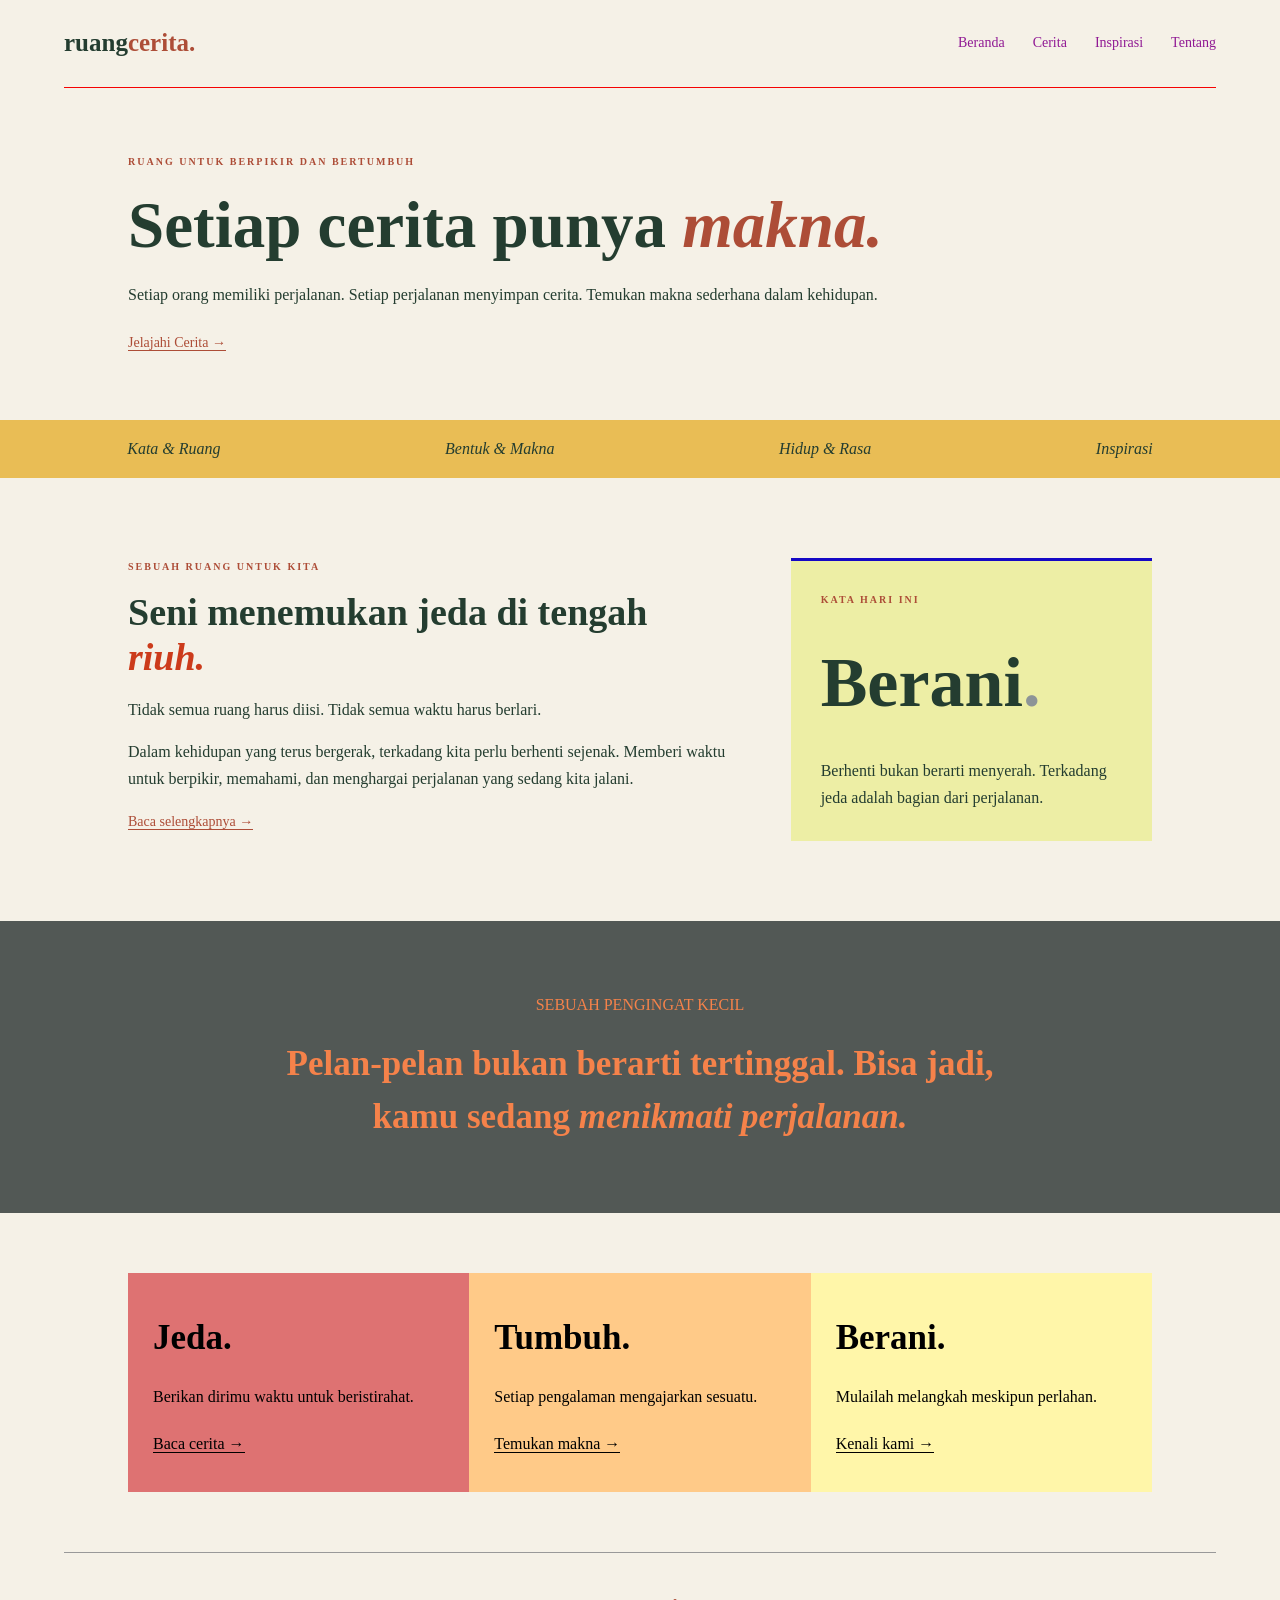
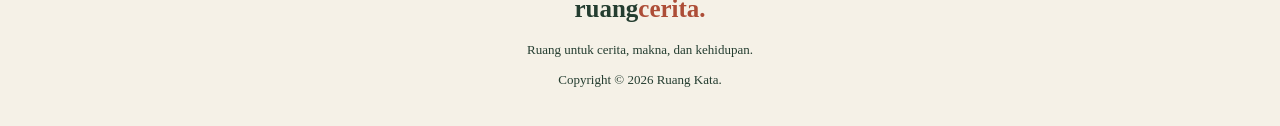
==== index.html @ 805cde1d "Tugas CSP2" ====
<!DOCTYPE html>
<html lang="id">
<head>
    <meta charset="UTF-8">
    <meta name="viewport" content="width=device-width, initial-scale=1.0">
    <title>Beranda - Ruang Cerita</title>
    <link rel="stylesheet" href="style.css">
</head>
<body>
        
<header class="header">
    <h2>ruang<span>cerita.</span></h2>

    <nav>
        <a href="index.html">Beranda</a>
        <a href="cerita.html">Cerita</a>
        <a href="inspirasi.html">Inspirasi</a>
        <a href="tentang.html">Tentang</a>
    </nav>
</header>

<main>

<section class="hero">
    <div class="hero-text">
        <p class="label">RUANG UNTUK BERPIKIR DAN BERTUMBUH</p>

        <h1>Setiap cerita punya <em>makna.</em></h1>

        <p>
            Setiap orang memiliki perjalanan.
            Setiap perjalanan menyimpan cerita.
            Temukan makna sederhana dalam kehidupan.
        </p>

        <a href="cerita.html" class="link">Jelajahi Cerita →</a>
    </div>
    </div>
</section>

<section class="category">
    <span>Kata & Ruang</span>
    <span>Bentuk & Makna</span>
    <span>Hidup & Rasa</span>
    <span>Inspirasi</span>
</section>

<section class="content">
    <div class="article">
        <p class="label">SEBUAH RUANG UNTUK KITA</p>

        <h2>Seni menemukan jeda di tengah <em>riuh.</em></h2>

        <p>
            Tidak semua ruang harus diisi.
            Tidak semua waktu harus berlari.
        </p>

        <p>
            Dalam kehidupan yang terus bergerak,
            terkadang kita perlu berhenti sejenak.
            Memberi waktu untuk berpikir, memahami,
            dan menghargai perjalanan yang sedang kita jalani.
        </p>

        <a href="cerita.html" class="link">Baca selengkapnya →</a>
    </div>

    <div class="side-card">
        <p class="label" >KATA HARI INI</p>
        <h2>Berani<span>.</span></h2>
        <p>
            Berhenti bukan berarti menyerah.
            Terkadang jeda adalah bagian dari perjalanan.
        </p>
    </div>
</section>

<section class="quote">
    <p>SEBUAH PENGINGAT KECIL</p>
    <h2>
        Pelan-pelan bukan berarti tertinggal.
        Bisa jadi, kamu sedang
        <em>menikmati perjalanan.</em>
    </h2>
</section>

<section class="cards">
    <div class="card yellow">
        <h2>Jeda.</h2>
        <p>Berikan dirimu waktu untuk beristirahat.</p>
        <a href="cerita.html">Baca cerita →</a>
    </div>

    <div class="card red">
        <h2>Tumbuh.</h2>
        <p>Setiap pengalaman mengajarkan sesuatu.</p>
        <a href="inspirasi.html">Temukan makna →</a>
    </div>

    <div class="card green">
        <h2>Berani.</h2>
        <p>Mulailah melangkah meskipun perlahan.</p>
        <a href="tentang.html">Kenali kami →</a>
    </div>
</section>

</main>

<footer>
    <h2>ruang<span>cerita.</span></h2>
    <p>Ruang untuk cerita, makna, dan kehidupan.</p>
    <p>Copyright &copy; 2026 Ruang Kata.</p>
</footer>

</body>
</html>
---- style.css ----
/* PENGATURAN DASAR */
* {
    margin: 0;
    padding: 0;
    box-sizing: border-box;
}

body {
    background-color: #F5F1E7;
    color: #243D30;
    font-family: Georgia, serif;
    line-height: 1.7;
}

/* HEADER */
.header {
    width: 90%;
    margin: auto;
    padding: 22px 0;
    display: flex;
    justify-content: space-between;
    align-items: center;
    border-bottom: 1px solid #f50303;
}

.header h2 {
    font-size: 25px;
    font-weight: bold;
}

.header h2 span {
    color: #AD4D37;
}

nav {
    display: flex;
    gap: 28px;
}

nav a {
    text-decoration: none;
    color: #901994;
    font-size: 14px;
}

nav a:hover {
    color: #0400f8;
}

/* HERO */
.hero {
    width: 80%;
    margin: 65px auto;
    display: flex;
    align-items: center;
    gap: 45px;
}

.hero-text {
    flex: 1;
}

.hero-text h1 {
    font-size: 65px;
    line-height: 1.1;
    margin: 20px 0;
}

.hero-text h1 em {
    color: #AD4D37;
}

.hero-text p {
    margin-bottom: 20px;
}

.hero-image {
    flex: 1;
}

.hero-image img {
    width: 100%;
    height: 280px;
    object-fit: cover;
}

.label {
    font-size: 10px;
    letter-spacing: 2px;
    color: #AD4D37;
    font-weight: bold;
}

/* LINK */
.link {
    color: #AD4D37;
    text-decoration: none;
    font-size: 14px;
    border-bottom: 1px solid #AD4D37;
}

.link:hover {
    color: #243D30;
}

/* CATEGORY */
.category {
    background-color: #E9BD55;
    padding: 15px;
    display: flex;
    justify-content: space-around;
    color: #243D30;
    font-style: italic;
}

/* CONTENT */
.content {
    width: 80%;
    margin: 80px auto;
    display: flex;
    justify-content: space-between;
    gap: 60px;
}

.article {
    flex: 2;
}

.article h2 {
    font-size: 38px;
    line-height: 1.2;
    margin: 15px 0;
}

.article h2 em {
    color: #cc3b1b;
}

.article p {
    margin-bottom: 15px;
}

.side-card {
    flex: 1;
    background-color: #edeea5;
    padding: 30px;
    border-top: 3px solid #1508c5;
}
.side-card p{
    font-family: 'Monotyoe Corsiva';
}
.side-card h2 {
    font-size: 70px;
    margin: 15px 0;
}

.side-card h2 span {
    color: #8d9497;
}

/* QUOTE */
.quote {
    background-color: #525855;
    color: #F5824A;
    text-align: center;
    padding: 70px 20%;
    margin-top: 70px;
}

.quote h2 {
    font-size: 35px;
    line-height: 1.5;
    margin-top: 20px;
}

.quote h2 em {
    color: #F5824A;
}

/* CARDS */
.cards {
    width: 80%;
    margin: 60px auto;
    display: flex;
}

.card {
    flex: 1;
    padding: 35px 25px;
    min-height: 200px;
}

.card h2 {
    font-size: 35px;
    margin-bottom: 15px;
}

.card p {
    margin-bottom: 20px;
}

.card a {
    color: inherit;
    text-decoration: none;
    border-bottom: 1px solid;
}

.yellow {
    background-color: #DE7272;
    color: black;
}

.red {
    background-color: #FFCA88;
    color: black;
}

.green {
    background-color: #FFF6A9;
    color: black;
}

/* JUDUL HALAMAN */
.page-title {
    width: 80%;
    margin: 80px auto 50px;
}

.page-title h1 {
    font-size: 55px;
    line-height: 1.2;
    margin: 15px 0;
}

.page-title h1 em {
    color: #DDBA7D;
}

/* HALAMAN CERITA */
.story-section {
    width: 80%;
    margin: auto;
    display: grid;
    grid-template-columns: repeat(3, 1fr);
    gap: 25px;
}

.story-card {
    background-color: #E9E8DD;
    padding-bottom: 20px;
}

.story-card img {
    width: 100%;
    height: 200px;
    object-fit: cover;
}

.story-card .label,
.story-card h2,
.story-card p:not(.label) {
    margin: 15px;
}

.story-card h2 {
    font-size: 24px;
    line-height: 1.3;
}

/* HALAMAN INSPIRASI */
.inspiration-grid {
    width: 80%;
    margin: auto;
    display: grid;
    grid-template-columns: repeat(3, 1fr);
}

.inspiration {
    padding: 35px 25px;
    min-height: 250px;
}

.inspiration h2 {
    font-size: 30px;
    margin: 25px 0;
}

.inspiration p {
    font-size: 14px;
}

/* HALAMAN TENTANG */
.about-section {
    width: 80%;
    margin: 60px auto;
    display: flex;
    align-items: center;
    gap: 45px;
}

.about-image,
.about-text {
    flex: 1;
}

.about-image img {
    width: 100%;
    height: 350px;
    object-fit: cover;
}

.about-text h2 {
    font-size: 35px;
    line-height: 1.2;
    margin: 20px 0;
}

.about-text p {
    margin-bottom: 15px;
}

/* PENUTUP */
.closing {
    text-align: center;
    padding: 60px 15px;
}

.closing h2 {
    font-size: 30px;
    margin-bottom: 10px;
}

.closing p {
    margin-bottom: 25px;
}

/* FOOTER */
footer {
    width: 90%;
    margin: 60px auto 0;
    padding: 35px 0;
    border-top: 1px solid #999;
    text-align: center;
}

footer h2 {
    font-size: 25px;
}

footer h2 span {
    color: #AD4D37;
}

footer p {
    font-size: 13px;
    margin-top: 8px;
}

/* TAMPILAN HP */
@media (max-width: 768px) {

    .header {
        flex-direction: column;
        gap: 15px;
    }

    nav {
        gap: 12px;
        flex-wrap: wrap;
        justify-content: center;
    }

    .hero {
        flex-direction: column;
        width: 90%;
    }

    .hero-text h1 {
        font-size: 43px;
    }

    .hero-image {
        width: 100%;
    }

    .category {
        flex-wrap: wrap;
        gap: 15px;
    }

    .content {
        flex-direction: column;
        width: 90%;
    }

    .cards {
        flex-direction: column;
        width: 90%;
    }

    .page-title {
        width: 90%;
    }

    .page-title h1 {
        font-size: 38px;
    }

    .story-section {
        grid-template-columns: 1fr;
        width: 90%;
    }

    .inspiration-grid {
        grid-template-columns: 1fr;
        width: 90%;
    }

    .about-section {
        flex-direction: column;
        width: 90%;
    }

    .quote {
        padding: 50px 8%;
    }

    .quote h2 {
        font-size: 25px;
    }
}
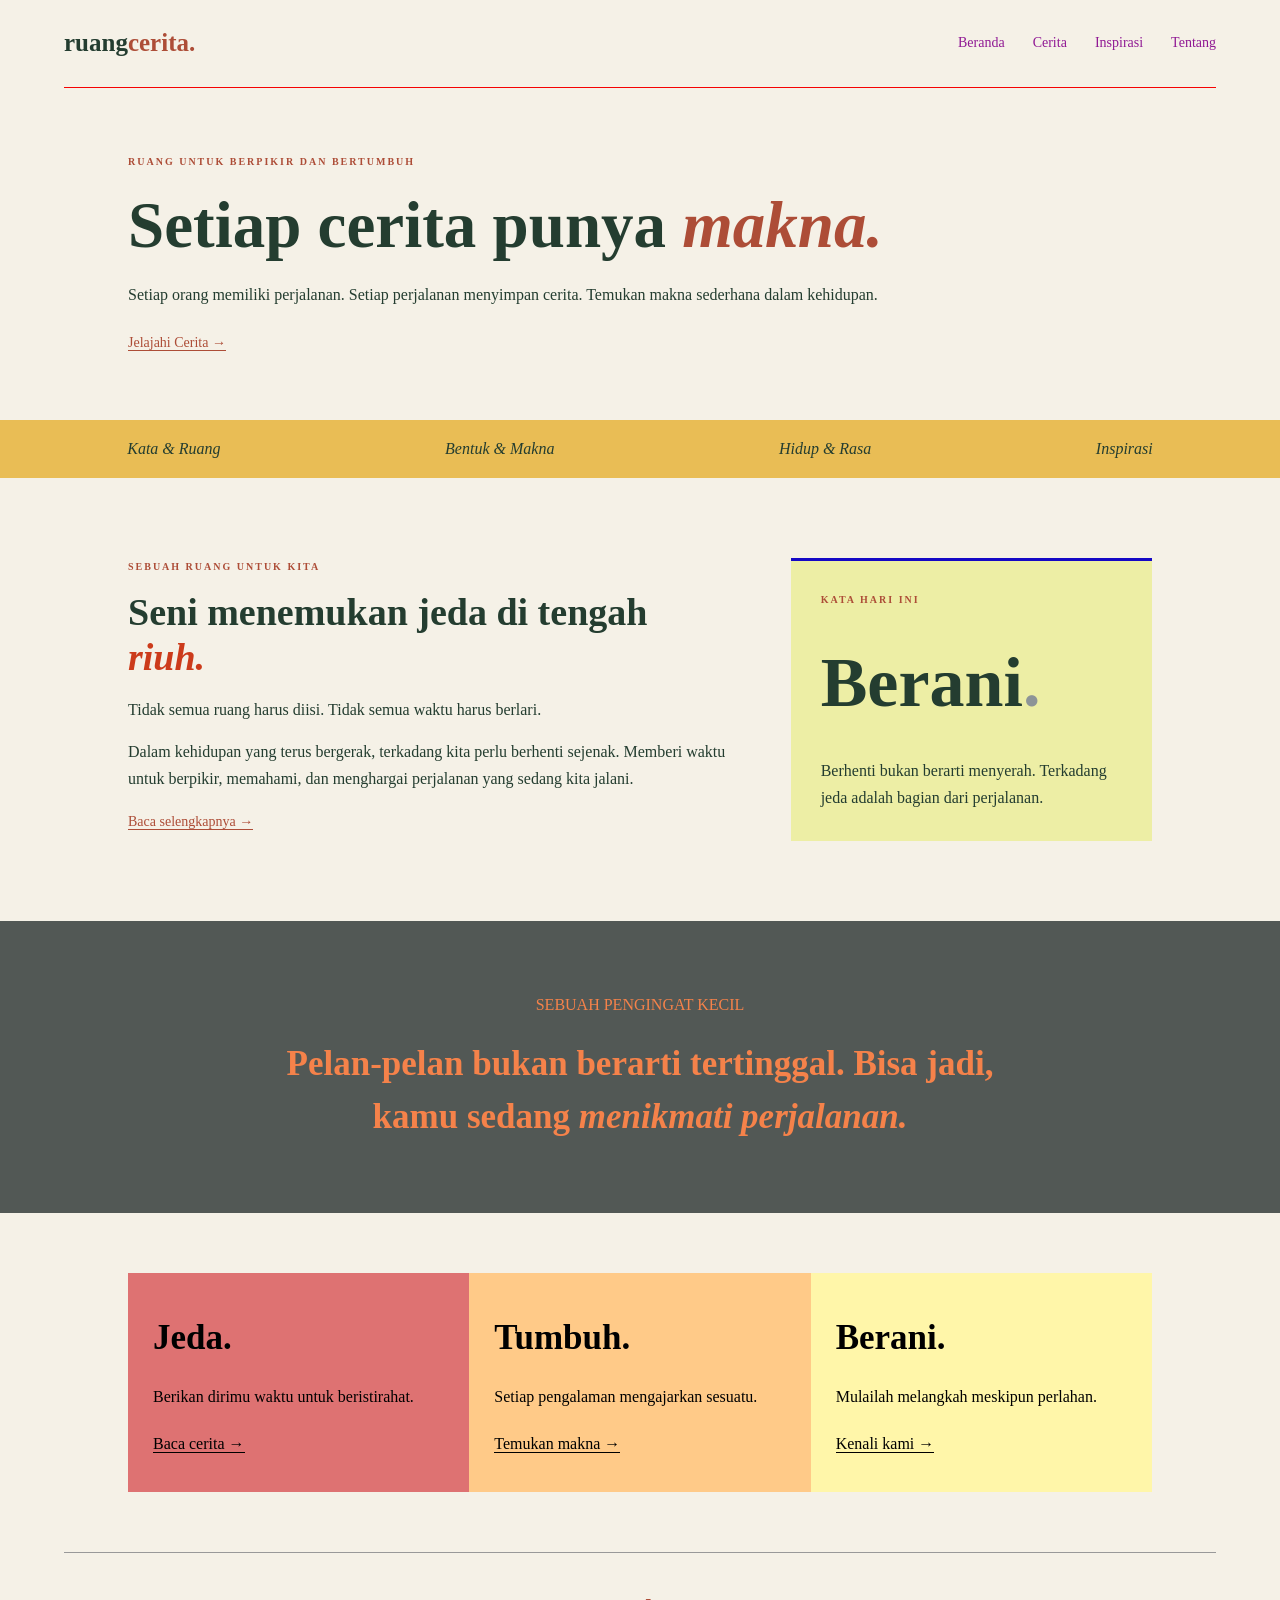
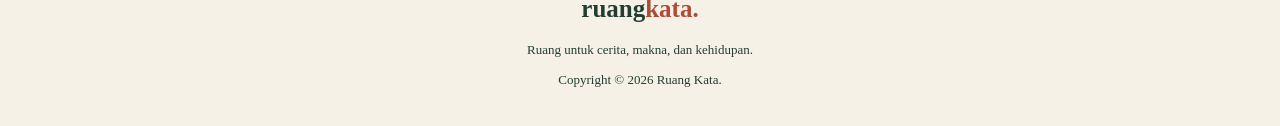
==== commit 0c2aee24: "perubahan" ====
--- a/index.html
+++ b/index.html
@@ -108,7 +108,7 @@
 </main>
 
 <footer>
-    <h2>ruang<span>cerita.</span></h2>
+    <h2>ruang<span>kata.</span></h2>
     <p>Ruang untuk cerita, makna, dan kehidupan.</p>
     <p>Copyright &copy; 2026 Ruang Kata.</p>
 </footer>
